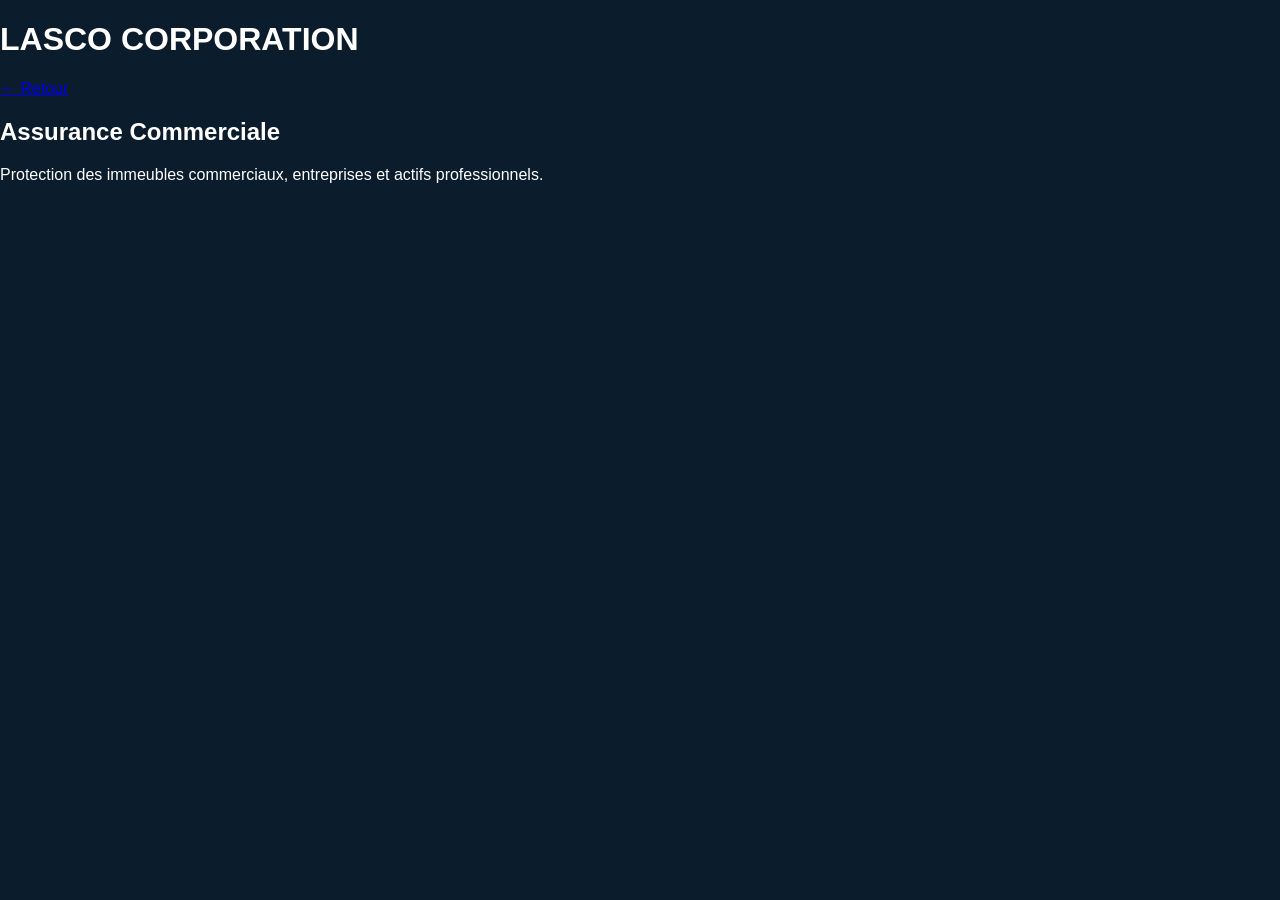
==== commercial.html @ 894a3225 "Add files via upload" ====
<!DOCTYPE html>
<html lang="fr">
<head>
<meta charset="UTF-8">
<meta name="viewport" content="width=device-width, initial-scale=1.0">
<title>Assurance Commerciale - Lasco Corporation</title>
<link rel="stylesheet" href="style.css">
</head>
<body>

<header>
<h1 class="logo">LASCO CORPORATION</h1>
<a href="index.html">← Retour</a>
</header>

<section class="service-page">
<h2>Assurance Commerciale</h2>
<p>Protection des immeubles commerciaux, entreprises et actifs professionnels.</p>
</section>

</body>
</html>
---- style.css ----
body {
    margin: 0;
    font-family: Arial, sans-serif;
    background: #0b1c2c;
    color: white;
}

/* NAVBAR */
.navbar {
    display: flex;
    justify-content: space-between;
    padding: 20px;
}

.nav-links {
    display: flex;
    list-style: none;
}

.nav-links li {
    margin: 10px;
}

.nav-links a {
    color: white;
    text-decoration: none;
}

/* HERO */
.hero {
    height: 90vh;
    background: url('https://images.unsplash.com/photo-1494526585095-c41746248156') center/cover;
    position: relative;
}

.overlay {
    background: rgba(0,0,0,0.6);
    height: 100%;
    display: flex;
    align-items: center;
    justify-content: center;
    text-align: center;
}

.hero-content h2 {
    font-size: 42px;
}

/* BUTTONS */
.hero-buttons {
    margin-top: 20px;
}

.btn {
    background: gold;
    padding: 10px 20px;
    margin: 10px;
    color: black;
    text-decoration: none;
}

.btn-outline {
    border: 1px solid white;
    padding: 10px 20px;
    margin: 10px;
    color: white;
    text-decoration: none;
}

/* HIGHLIGHTS */
.highlights {
    display: flex;
    justify-content: center;
    gap: 30px;
    padding: 20px;
    background: #132f4c;
}

/* SECTIONS */
.services, .about, .why, .contact {
    padding: 40px;
    text-align: center;
}

/* SERVICES */
.cards {
    display: flex;
    gap: 20px;
    justify-content: center;
}

.card {
    background: #132f4c;
    padding: 20px;
    border-radius: 10px;
    width: 250px;
    text-decoration: none;
    color: white;
    transition: 0.3s;
}

.card img {
    width: 100%;
    border-radius: 10px;
}

.card:hover {
    transform: translateY(-10px);
}

/* VALUES */
.values {
    display: flex;
    gap: 20px;
    justify-content: center;
    margin-top: 20px;
}

.value-card img {
    width: 100%;
    border-radius: 10px;
}

/* WHY */
.why-grid {
    display: grid;
    grid-template-columns: repeat(2, 1fr);
    gap: 20px;
}

.why-card img {
    width: 100%;
    border-radius: 10px;
}

/* ANIMATIONS */
.fade-in {
    opacity: 0;
    transform: translateY(20px);
    animation: fadeIn 1s forwards;
}

.delay {
    animation-delay: 0.5s;
}

.delay2 {
    animation-delay: 1s;
}

@keyframes fadeIn {
    to {
        opacity: 1;
        transform: translateY(0);
    }
}

/* MOBILE */
@media(max-width: 768px) {

    .cards {
        flex-direction: column;
        align-items: center;
    }

    .values {
        flex-direction: column;
    }

    .highlights {
        flex-direction: column;
        align-items: center;
    }

    .why-grid {
        grid-template-columns: 1fr;
    }
}
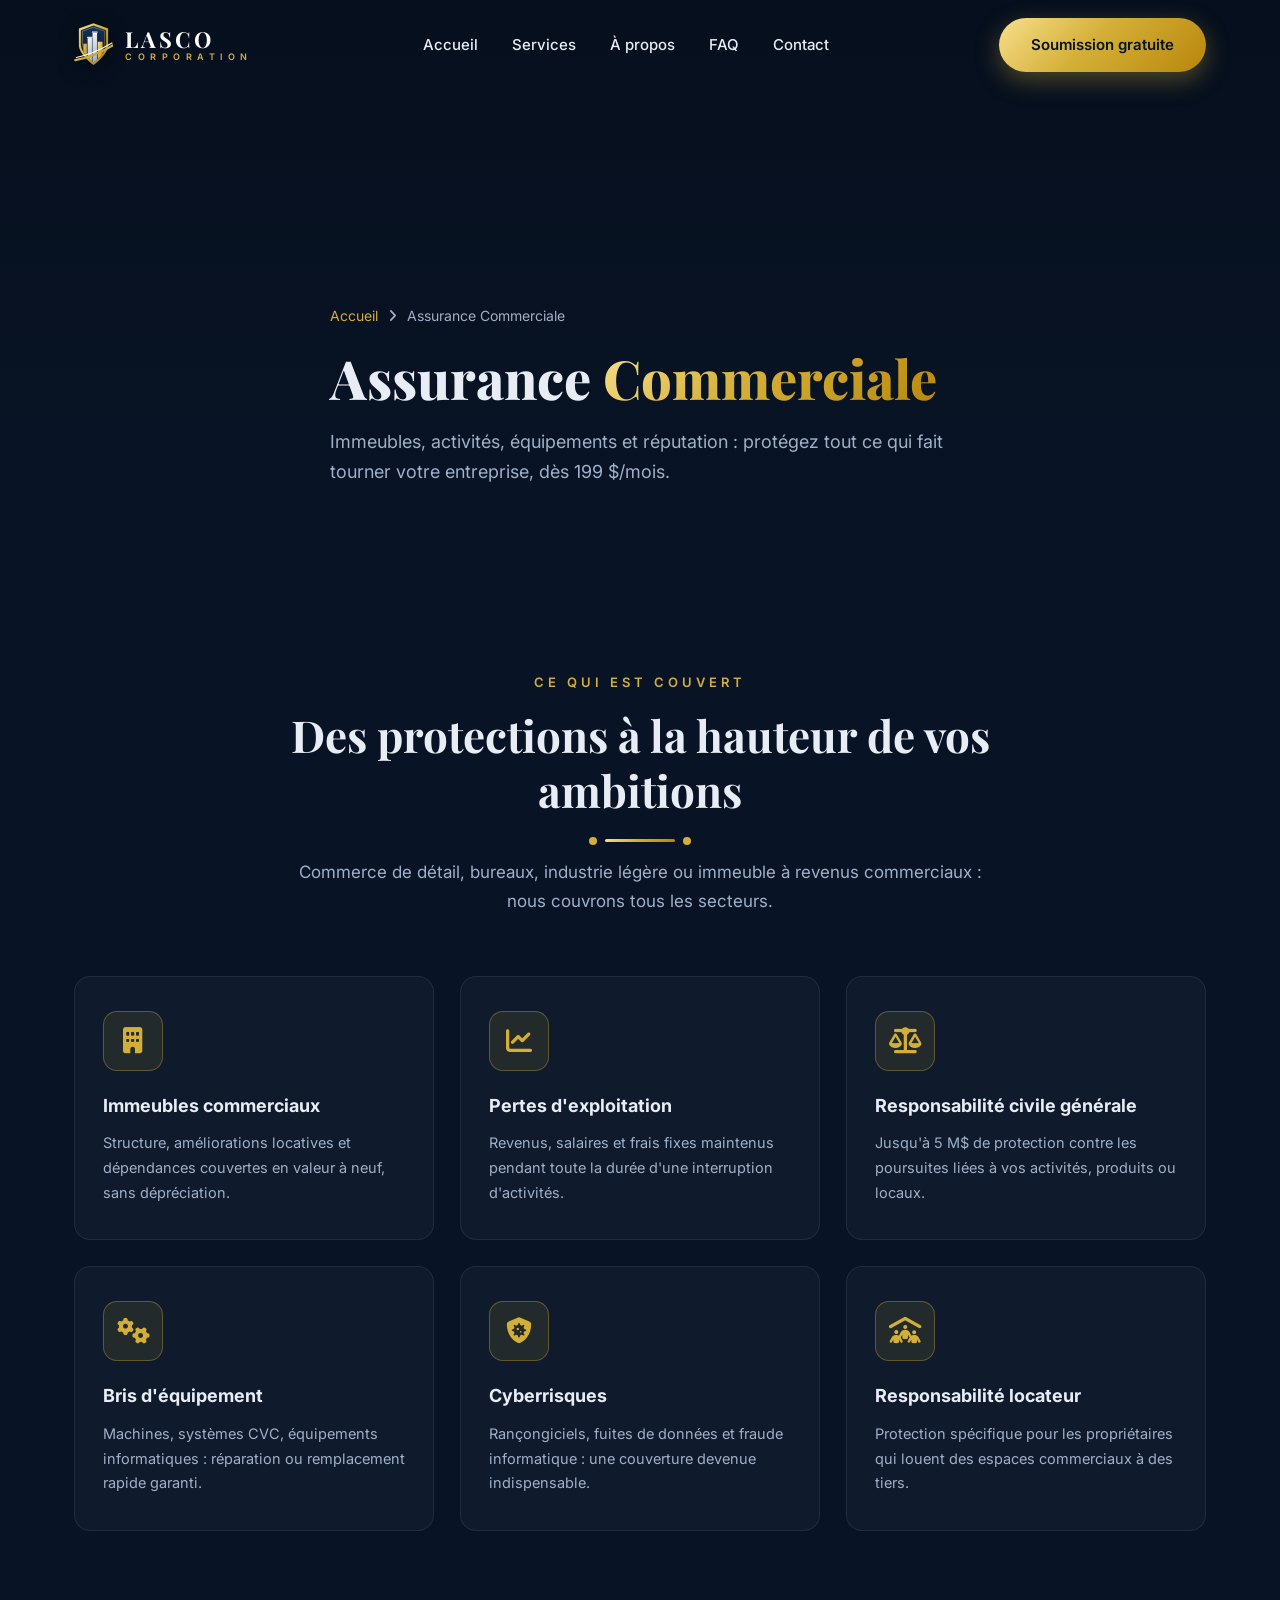
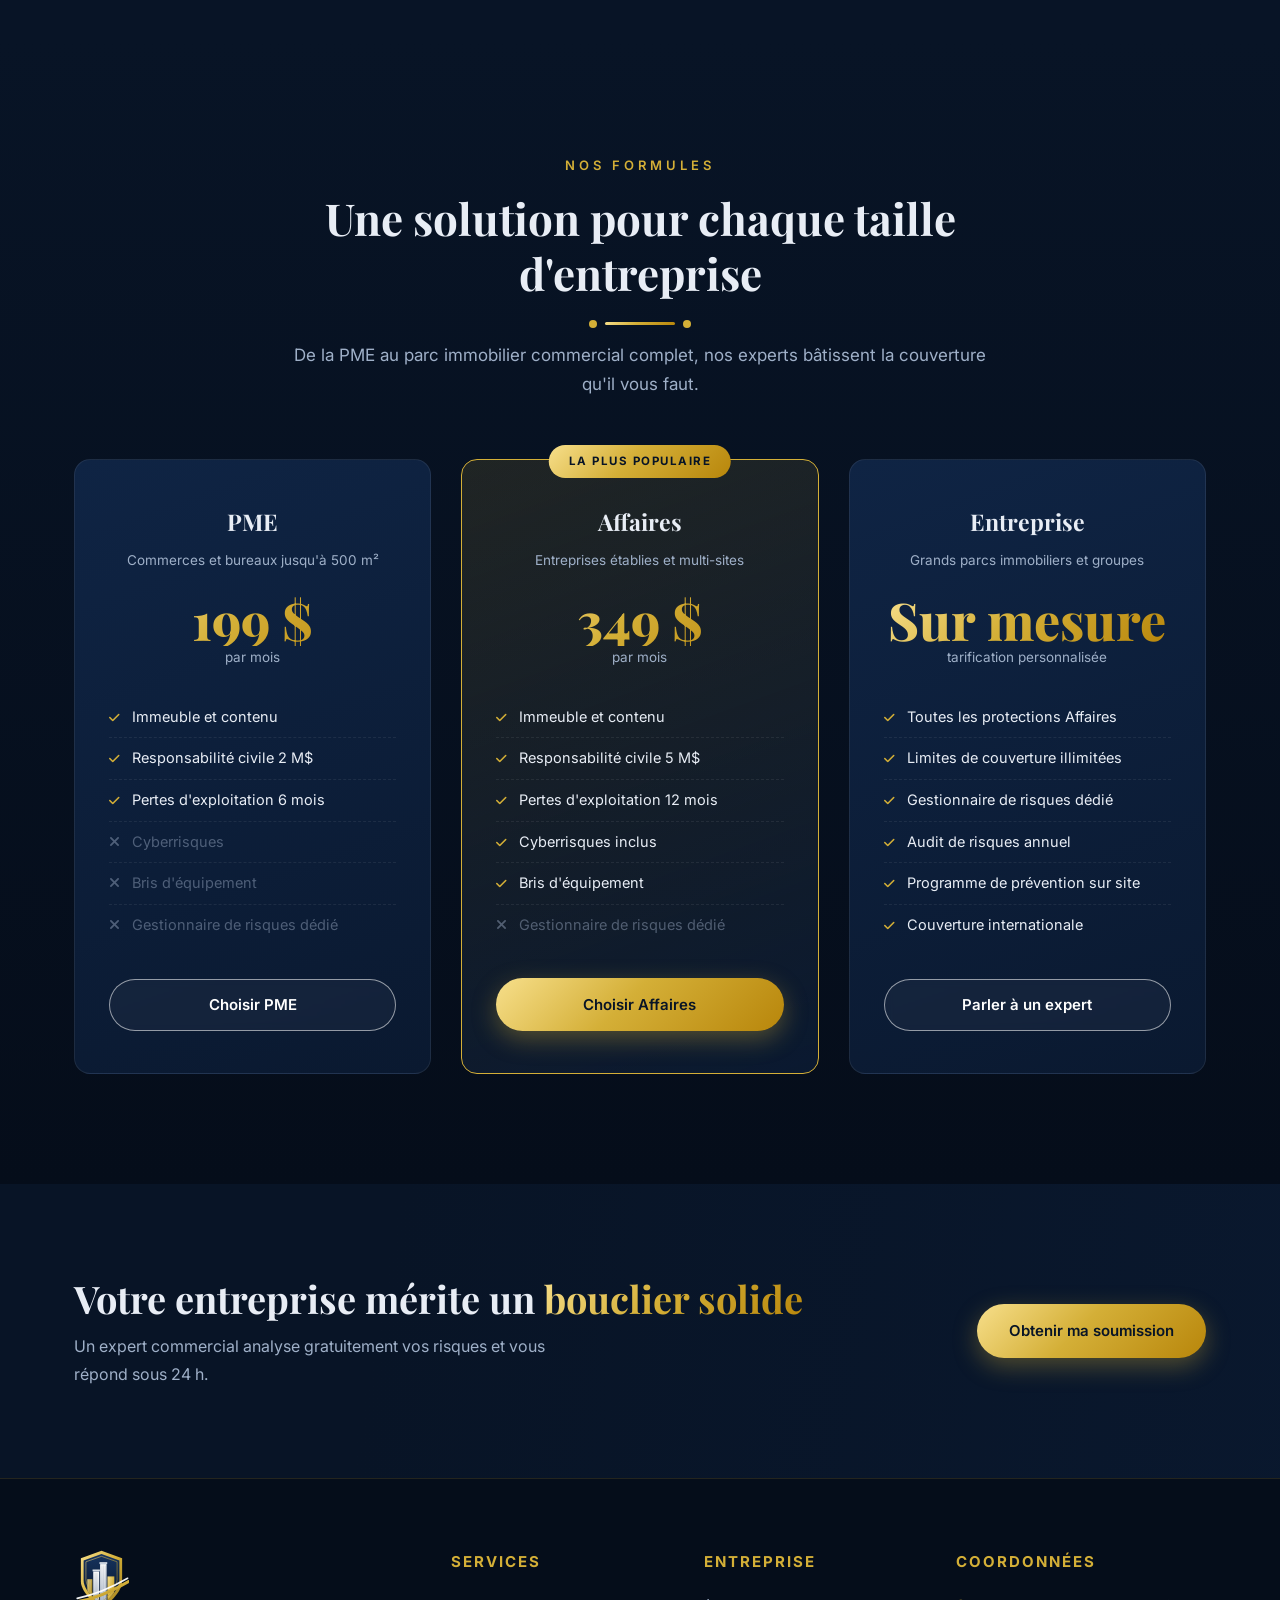
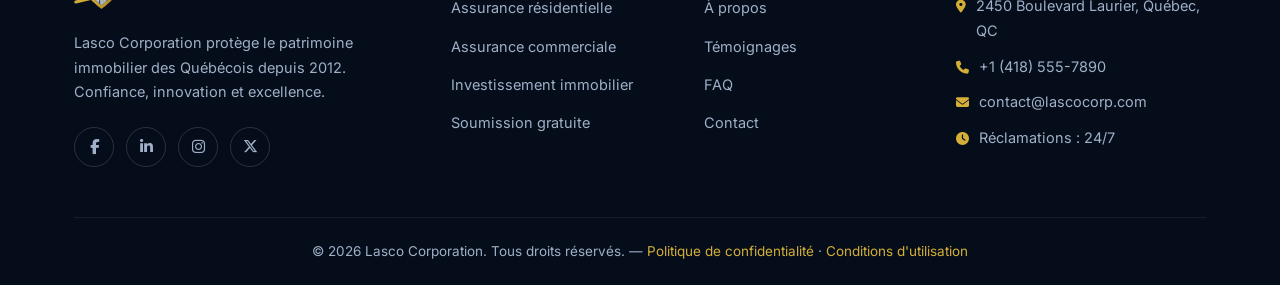
==== commit 1bd8ad45: "Add files via upload" ====
--- a/commercial.html
+++ b/commercial.html
@@ -3,20 +3,215 @@
 <head>
 <meta charset="UTF-8">
 <meta name="viewport" content="width=device-width, initial-scale=1.0">
-<title>Assurance Commerciale - Lasco Corporation</title>
+<title>Assurance Commerciale — Lasco Corporation</title>
+<meta name="description" content="Assurance commerciale Lasco : immeubles, pertes d'exploitation, responsabilité civile, cyberrisques. Des protections robustes pour votre entreprise dès 199 $/mois.">
+<link rel="icon" type="image/svg+xml" href="logo.svg">
+<link rel="preconnect" href="https://fonts.googleapis.com">
+<link rel="preconnect" href="https://fonts.gstatic.com" crossorigin>
+<link href="https://fonts.googleapis.com/css2?family=Playfair+Display:wght@600;700;800&family=Inter:wght@300;400;500;600;700&display=swap" rel="stylesheet">
+<link rel="stylesheet" href="https://cdnjs.cloudflare.com/ajax/libs/font-awesome/6.5.1/css/all.min.css">
 <link rel="stylesheet" href="style.css">
 </head>
 <body>
 
-<header>
-<h1 class="logo">LASCO CORPORATION</h1>
-<a href="index.html">← Retour</a>
+<!-- NAVBAR -->
+<header id="header">
+<nav class="navbar container">
+<a href="index.html" class="brand">
+<img src="logo.svg" alt="Logo Lasco Corporation" class="brand-logo">
+<span class="brand-text">LASCO<small>CORPORATION</small></span>
+</a>
+<ul class="nav-links" id="navLinks">
+<li><a href="index.html">Accueil</a></li>
+<li><a href="index.html#services">Services</a></li>
+<li><a href="index.html#about">À propos</a></li>
+<li><a href="index.html#faq">FAQ</a></li>
+<li><a href="index.html#contact">Contact</a></li>
+</ul>
+<a href="index.html#contact" class="btn btn-gold nav-cta">Soumission gratuite</a>
+<button class="hamburger" id="hamburger" aria-label="Ouvrir le menu">
+<span></span><span></span><span></span>
+</button>
+</nav>
 </header>
 
-<section class="service-page">
-<h2>Assurance Commerciale</h2>
-<p>Protection des immeubles commerciaux, entreprises et actifs professionnels.</p>
-</section>
-
+<!-- HERO DE PAGE -->
+<section class="page-hero" style="background: url('https://images.unsplash.com/photo-1486406146926-c627a92ad1ab?auto=format&fit=crop&w=1920&q=80') center/cover;">
+<div class="overlay"></div>
+<div class="container page-hero-content">
+<div class="breadcrumb fade-in"><a href="index.html">Accueil</a> <i class="fa-solid fa-angle-right"></i> Assurance Commerciale</div>
+<h1 class="fade-in delay">Assurance <span class="gold-text">Commerciale</span></h1>
+<p class="fade-in delay2">Immeubles, activités, équipements et réputation : protégez tout ce qui fait tourner votre entreprise, dès 199 $/mois.</p>
+</div>
+</section>
+
+<!-- COUVERTURES -->
+<section class="section">
+<div class="container">
+<div class="section-head reveal">
+<span class="kicker">Ce qui est couvert</span>
+<h2>Des protections à la hauteur de vos ambitions</h2>
+<div class="divider"></div>
+<p>Commerce de détail, bureaux, industrie légère ou immeuble à revenus commerciaux : nous couvrons tous les secteurs.</p>
+</div>
+<div class="coverage-grid">
+<div class="cov-card reveal">
+<i class="fa-solid fa-building"></i>
+<h3>Immeubles commerciaux</h3>
+<p>Structure, améliorations locatives et dépendances couvertes en valeur à neuf, sans dépréciation.</p>
+</div>
+<div class="cov-card reveal">
+<i class="fa-solid fa-chart-line"></i>
+<h3>Pertes d'exploitation</h3>
+<p>Revenus, salaires et frais fixes maintenus pendant toute la durée d'une interruption d'activités.</p>
+</div>
+<div class="cov-card reveal">
+<i class="fa-solid fa-scale-balanced"></i>
+<h3>Responsabilité civile générale</h3>
+<p>Jusqu'à 5 M$ de protection contre les poursuites liées à vos activités, produits ou locaux.</p>
+</div>
+<div class="cov-card reveal">
+<i class="fa-solid fa-gears"></i>
+<h3>Bris d'équipement</h3>
+<p>Machines, systèmes CVC, équipements informatiques : réparation ou remplacement rapide garanti.</p>
+</div>
+<div class="cov-card reveal">
+<i class="fa-solid fa-shield-virus"></i>
+<h3>Cyberrisques</h3>
+<p>Rançongiciels, fuites de données et fraude informatique : une couverture devenue indispensable.</p>
+</div>
+<div class="cov-card reveal">
+<i class="fa-solid fa-people-roof"></i>
+<h3>Responsabilité locateur</h3>
+<p>Protection spécifique pour les propriétaires qui louent des espaces commerciaux à des tiers.</p>
+</div>
+</div>
+</div>
+</section>
+
+<!-- TARIFS -->
+<section class="pricing section">
+<div class="container">
+<div class="section-head reveal">
+<span class="kicker">Nos formules</span>
+<h2>Une solution pour chaque taille d'entreprise</h2>
+<div class="divider"></div>
+<p>De la PME au parc immobilier commercial complet, nos experts bâtissent la couverture qu'il vous faut.</p>
+</div>
+<div class="price-grid">
+
+<div class="price-card reveal">
+<h3>PME</h3>
+<p class="price-desc">Commerces et bureaux jusqu'à 500 m²</p>
+<div class="price">199 $</div>
+<div class="price-period">par mois</div>
+<ul class="check-list">
+<li><i class="fa-solid fa-check"></i> Immeuble et contenu</li>
+<li><i class="fa-solid fa-check"></i> Responsabilité civile 2 M$</li>
+<li><i class="fa-solid fa-check"></i> Pertes d'exploitation 6 mois</li>
+<li class="off"><i class="fa-solid fa-xmark"></i> Cyberrisques</li>
+<li class="off"><i class="fa-solid fa-xmark"></i> Bris d'équipement</li>
+<li class="off"><i class="fa-solid fa-xmark"></i> Gestionnaire de risques dédié</li>
+</ul>
+<a href="index.html#contact" class="btn btn-outline">Choisir PME</a>
+</div>
+
+<div class="price-card featured reveal">
+<span class="badge-pop">La plus populaire</span>
+<h3>Affaires</h3>
+<p class="price-desc">Entreprises établies et multi-sites</p>
+<div class="price">349 $</div>
+<div class="price-period">par mois</div>
+<ul class="check-list">
+<li><i class="fa-solid fa-check"></i> Immeuble et contenu</li>
+<li><i class="fa-solid fa-check"></i> Responsabilité civile 5 M$</li>
+<li><i class="fa-solid fa-check"></i> Pertes d'exploitation 12 mois</li>
+<li><i class="fa-solid fa-check"></i> Cyberrisques inclus</li>
+<li><i class="fa-solid fa-check"></i> Bris d'équipement</li>
+<li class="off"><i class="fa-solid fa-xmark"></i> Gestionnaire de risques dédié</li>
+</ul>
+<a href="index.html#contact" class="btn btn-gold">Choisir Affaires</a>
+</div>
+
+<div class="price-card reveal">
+<h3>Entreprise</h3>
+<p class="price-desc">Grands parcs immobiliers et groupes</p>
+<div class="price">Sur mesure</div>
+<div class="price-period">tarification personnalisée</div>
+<ul class="check-list">
+<li><i class="fa-solid fa-check"></i> Toutes les protections Affaires</li>
+<li><i class="fa-solid fa-check"></i> Limites de couverture illimitées</li>
+<li><i class="fa-solid fa-check"></i> Gestionnaire de risques dédié</li>
+<li><i class="fa-solid fa-check"></i> Audit de risques annuel</li>
+<li><i class="fa-solid fa-check"></i> Programme de prévention sur site</li>
+<li><i class="fa-solid fa-check"></i> Couverture internationale</li>
+</ul>
+<a href="index.html#contact" class="btn btn-outline">Parler à un expert</a>
+</div>
+
+</div>
+</div>
+</section>
+
+<!-- CTA -->
+<section class="cta-band">
+<div class="container cta-inner reveal">
+<div>
+<h2>Votre entreprise mérite un <span class="gold-text">bouclier solide</span></h2>
+<p>Un expert commercial analyse gratuitement vos risques et vous répond sous 24 h.</p>
+</div>
+<a href="index.html#contact" class="btn btn-gold">Obtenir ma soumission</a>
+</div>
+</section>
+
+<!-- FOOTER -->
+<footer class="footer">
+<div class="container">
+<div class="footer-grid">
+<div class="footer-brand">
+<img src="logo.svg" alt="Logo Lasco Corporation">
+<p>Lasco Corporation protège le patrimoine immobilier des Québécois depuis 2012. Confiance, innovation et excellence.</p>
+<div class="socials">
+<a href="#" aria-label="Facebook"><i class="fa-brands fa-facebook-f"></i></a>
+<a href="#" aria-label="LinkedIn"><i class="fa-brands fa-linkedin-in"></i></a>
+<a href="#" aria-label="Instagram"><i class="fa-brands fa-instagram"></i></a>
+<a href="#" aria-label="X"><i class="fa-brands fa-x-twitter"></i></a>
+</div>
+</div>
+<div class="footer-col">
+<h4>Services</h4>
+<ul>
+<li><a href="residentiel.html">Assurance résidentielle</a></li>
+<li><a href="commercial.html">Assurance commerciale</a></li>
+<li><a href="investissement.html">Investissement immobilier</a></li>
+<li><a href="index.html#contact">Soumission gratuite</a></li>
+</ul>
+</div>
+<div class="footer-col">
+<h4>Entreprise</h4>
+<ul>
+<li><a href="index.html#about">À propos</a></li>
+<li><a href="index.html#temoignages">Témoignages</a></li>
+<li><a href="index.html#faq">FAQ</a></li>
+<li><a href="index.html#contact">Contact</a></li>
+</ul>
+</div>
+<div class="footer-col">
+<h4>Coordonnées</h4>
+<p><i class="fa-solid fa-location-dot"></i> 2450 Boulevard Laurier, Québec, QC</p>
+<p><i class="fa-solid fa-phone"></i> +1 (418) 555-7890</p>
+<p><i class="fa-solid fa-envelope"></i> contact@lascocorp.com</p>
+<p><i class="fa-solid fa-clock"></i> Réclamations : 24/7</p>
+</div>
+</div>
+<div class="footer-bottom">
+© <span id="year">2026</span> Lasco Corporation. Tous droits réservés. — <a href="#">Politique de confidentialité</a> · <a href="#">Conditions d'utilisation</a>
+</div>
+</div>
+</footer>
+
+<button id="backTop" aria-label="Retour en haut"><i class="fa-solid fa-chevron-up"></i></button>
+
+<script src="script.js"></script>
 </body>
 </html>
--- a/style.css
+++ b/style.css
@@ -1,178 +1,842 @@
+/* ============================================================
+   LASCO CORPORATION — Feuille de style principale
+   Palette : bleu marine profond + or prestige
+   ============================================================ */
+
+:root {
+    --navy-950: #050d1a;
+    --navy-900: #081426;
+    --navy-800: #0a1930;
+    --navy-700: #0f2444;
+    --navy-600: #16335f;
+    --gold: #d4af37;
+    --gold-light: #f5d76e;
+    --gold-dark: #9c7a1c;
+    --text: #e8edf5;
+    --muted: #9fb0c8;
+    --radius: 16px;
+    --shadow: 0 20px 60px rgba(0, 0, 0, .45);
+    --grad-gold: linear-gradient(135deg, #f7df8b 0%, #d4af37 45%, #b8860b 100%);
+    --font-head: 'Playfair Display', Georgia, serif;
+    --font-body: 'Inter', system-ui, -apple-system, sans-serif;
+}
+
+* { margin: 0; padding: 0; box-sizing: border-box; }
+
+html {
+    scroll-behavior: smooth;
+    scroll-padding-top: 90px;
+}
+
 body {
-    margin: 0;
-    font-family: Arial, sans-serif;
-    background: #0b1c2c;
-    color: white;
-}
-
-/* NAVBAR */
-.navbar {
-    display: flex;
-    justify-content: space-between;
-    padding: 20px;
-}
-
-.nav-links {
-    display: flex;
-    list-style: none;
-}
-
-.nav-links li {
-    margin: 10px;
-}
-
+    font-family: var(--font-body);
+    background: var(--navy-900);
+    color: var(--text);
+    line-height: 1.7;
+    overflow-x: hidden;
+}
+
+::selection { background: var(--gold); color: var(--navy-900); }
+
+::-webkit-scrollbar { width: 10px; }
+::-webkit-scrollbar-track { background: var(--navy-950); }
+::-webkit-scrollbar-thumb { background: linear-gradient(var(--gold-dark), var(--gold)); border-radius: 5px; }
+
+img { max-width: 100%; display: block; }
+a { color: inherit; }
+ul { list-style: none; }
+
+.container { max-width: 1180px; margin: 0 auto; padding: 0 24px; }
+.section { padding: 110px 0; position: relative; }
+
+/* ---------- Titres de section ---------- */
+.section-head { text-align: center; max-width: 720px; margin: 0 auto 60px; }
+
+.kicker {
+    display: inline-block;
+    font-size: 13px;
+    font-weight: 600;
+    letter-spacing: 4px;
+    text-transform: uppercase;
+    color: var(--gold);
+    margin-bottom: 14px;
+}
+
+.section-head h2 {
+    font-family: var(--font-head);
+    font-size: clamp(30px, 4.5vw, 44px);
+    font-weight: 700;
+    line-height: 1.25;
+}
+
+.section-head p { color: var(--muted); margin-top: 16px; font-size: 17px; }
+
+.divider {
+    width: 70px; height: 3px;
+    background: var(--grad-gold);
+    margin: 22px auto 0;
+    border-radius: 2px;
+    position: relative;
+}
+.divider::before, .divider::after {
+    content: ''; position: absolute; top: -2.5px;
+    width: 8px; height: 8px; border-radius: 50%;
+    background: var(--gold);
+}
+.divider::before { left: -16px; }
+.divider::after { right: -16px; }
+
+.gold-text {
+    background: var(--grad-gold);
+    -webkit-background-clip: text;
+    background-clip: text;
+    -webkit-text-fill-color: transparent;
+}
+
+/* ============================================================
+   PRELOADER
+   ============================================================ */
+#preloader {
+    position: fixed; inset: 0; z-index: 9999;
+    background: var(--navy-950);
+    display: flex; flex-direction: column; align-items: center; justify-content: center;
+    gap: 18px;
+    transition: opacity .6s ease, visibility .6s;
+}
+#preloader.hidden { opacity: 0; visibility: hidden; }
+#preloader img { width: 90px; animation: pulse 1.4s ease-in-out infinite; }
+#preloader span {
+    font-size: 12px; letter-spacing: 6px; text-transform: uppercase; color: var(--gold);
+}
+@keyframes pulse {
+    0%, 100% { transform: scale(1); filter: drop-shadow(0 0 0 rgba(212,175,55,0)); }
+    50% { transform: scale(1.08); filter: drop-shadow(0 0 24px rgba(212,175,55,.55)); }
+}
+
+/* ============================================================
+   NAVBAR
+   ============================================================ */
+#header {
+    position: fixed; top: 0; left: 0; right: 0; z-index: 1000;
+    transition: background .4s ease, box-shadow .4s ease, padding .4s ease;
+    padding: 18px 0;
+}
+#header.scrolled {
+    background: rgba(8, 20, 38, .85);
+    backdrop-filter: blur(14px);
+    -webkit-backdrop-filter: blur(14px);
+    box-shadow: 0 10px 30px rgba(0, 0, 0, .35);
+    padding: 10px 0;
+    border-bottom: 1px solid rgba(212, 175, 55, .18);
+}
+
+.navbar { display: flex; align-items: center; justify-content: space-between; gap: 20px; }
+
+.brand { display: flex; align-items: center; gap: 12px; text-decoration: none; }
+.brand-logo { height: 46px; width: auto; filter: drop-shadow(0 4px 10px rgba(0,0,0,.4)); }
+.brand-text {
+    font-family: var(--font-head);
+    font-size: 22px; font-weight: 700; letter-spacing: 3px;
+    color: #fff; line-height: 1.05;
+    display: flex; flex-direction: column;
+}
+.brand-text small {
+    font-family: var(--font-body);
+    font-size: 9px; font-weight: 600; letter-spacing: 5.5px;
+    color: var(--gold);
+}
+
+.nav-links { display: flex; align-items: center; gap: 34px; }
 .nav-links a {
-    color: white;
-    text-decoration: none;
-}
-
-/* HERO */
+    text-decoration: none; font-size: 15px; font-weight: 500;
+    color: var(--text); position: relative; padding: 6px 0;
+    transition: color .3s;
+}
+.nav-links a::after {
+    content: ''; position: absolute; left: 0; bottom: 0;
+    width: 0; height: 2px; background: var(--grad-gold);
+    transition: width .35s ease;
+}
+.nav-links a:hover, .nav-links a.active { color: var(--gold-light); }
+.nav-links a:hover::after, .nav-links a.active::after { width: 100%; }
+
+.nav-cta { white-space: nowrap; }
+
+.hamburger {
+    display: none; flex-direction: column; gap: 5px;
+    background: none; border: none; cursor: pointer; padding: 6px; z-index: 1100;
+}
+.hamburger span {
+    width: 26px; height: 2.5px; background: var(--gold);
+    border-radius: 2px; transition: .35s ease;
+}
+.hamburger.open span:nth-child(1) { transform: translateY(7.5px) rotate(45deg); }
+.hamburger.open span:nth-child(2) { opacity: 0; }
+.hamburger.open span:nth-child(3) { transform: translateY(-7.5px) rotate(-45deg); }
+
+/* ============================================================
+   BOUTONS
+   ============================================================ */
+.btn {
+    display: inline-block; position: relative; overflow: hidden;
+    padding: 14px 32px; border-radius: 50px;
+    font-family: var(--font-body); font-size: 15px; font-weight: 600;
+    text-decoration: none; cursor: pointer; border: none;
+    transition: transform .3s ease, box-shadow .3s ease;
+}
+.btn-gold {
+    background: var(--grad-gold); color: var(--navy-900);
+    box-shadow: 0 8px 25px rgba(212, 175, 55, .35);
+}
+.btn-gold:hover { transform: translateY(-3px); box-shadow: 0 14px 35px rgba(212, 175, 55, .5); }
+.btn-outline {
+    border: 1.5px solid rgba(255, 255, 255, .55); color: #fff;
+    background: rgba(255, 255, 255, .04);
+    backdrop-filter: blur(4px);
+    padding: 12.5px 32px;
+}
+.btn-outline:hover {
+    border-color: var(--gold); color: var(--gold-light);
+    transform: translateY(-3px);
+    box-shadow: 0 10px 30px rgba(0, 0, 0, .35);
+}
+/* Effet de brillance au survol */
+.btn-gold::before {
+    content: ''; position: absolute; top: 0; left: -80%;
+    width: 50%; height: 100%;
+    background: linear-gradient(105deg, transparent, rgba(255,255,255,.55), transparent);
+    transform: skewX(-20deg);
+    transition: left .6s ease;
+}
+.btn-gold:hover::before { left: 130%; }
+
+/* ============================================================
+   HERO
+   ============================================================ */
 .hero {
-    height: 90vh;
-    background: url('https://images.unsplash.com/photo-1494526585095-c41746248156') center/cover;
+    min-height: 100vh;
+    display: flex; align-items: center; justify-content: center;
     position: relative;
-}
-
-.overlay {
-    background: rgba(0,0,0,0.6);
-    height: 100%;
-    display: flex;
-    align-items: center;
-    justify-content: center;
-    text-align: center;
-}
-
-.hero-content h2 {
-    font-size: 42px;
-}
-
-/* BUTTONS */
-.hero-buttons {
-    margin-top: 20px;
-}
-
-.btn {
-    background: gold;
-    padding: 10px 20px;
-    margin: 10px;
-    color: black;
-    text-decoration: none;
-}
-
-.btn-outline {
-    border: 1px solid white;
-    padding: 10px 20px;
-    margin: 10px;
-    color: white;
-    text-decoration: none;
-}
-
-/* HIGHLIGHTS */
-.highlights {
-    display: flex;
-    justify-content: center;
-    gap: 30px;
-    padding: 20px;
-    background: #132f4c;
-}
-
-/* SECTIONS */
-.services, .about, .why, .contact {
-    padding: 40px;
-    text-align: center;
-}
-
-/* SERVICES */
-.cards {
-    display: flex;
-    gap: 20px;
-    justify-content: center;
-}
+    background: url('https://images.unsplash.com/photo-1494526585095-c41746248156?auto=format&fit=crop&w=1920&q=80') center/cover fixed;
+}
+.hero .overlay {
+    position: absolute; inset: 0;
+    background: linear-gradient(180deg, rgba(5,13,26,.82) 0%, rgba(8,20,38,.72) 50%, var(--navy-900) 100%);
+}
+#particles { position: absolute; inset: 0; pointer-events: none; }
+
+.hero-content {
+    position: relative; z-index: 2;
+    text-align: center; max-width: 860px; padding: 140px 24px 100px;
+}
+
+.hero-badge {
+    display: inline-flex; align-items: center; gap: 10px;
+    padding: 9px 22px; border-radius: 50px;
+    border: 1px solid rgba(212, 175, 55, .4);
+    background: rgba(212, 175, 55, .08);
+    backdrop-filter: blur(6px);
+    font-size: 13.5px; font-weight: 500; letter-spacing: 1px;
+    color: var(--gold-light);
+    margin-bottom: 30px;
+}
+.hero-badge i { font-size: 12px; }
+
+.hero h1 {
+    font-family: var(--font-head);
+    font-size: clamp(38px, 6vw, 64px);
+    font-weight: 800; line-height: 1.18;
+    margin-bottom: 26px;
+}
+
+.hero-sub {
+    font-size: clamp(16px, 2vw, 19px);
+    color: var(--muted); font-weight: 300;
+    max-width: 640px; margin: 0 auto 40px;
+}
+
+.hero-buttons { display: flex; gap: 18px; justify-content: center; flex-wrap: wrap; }
+
+.hero-scroll {
+    position: absolute; bottom: 34px; left: 50%; transform: translateX(-50%);
+    z-index: 2; color: var(--muted); font-size: 12px; letter-spacing: 3px;
+    text-transform: uppercase; text-decoration: none;
+    display: flex; flex-direction: column; align-items: center; gap: 10px;
+    transition: color .3s;
+}
+.hero-scroll:hover { color: var(--gold); }
+.hero-scroll .mouse {
+    width: 24px; height: 38px; border: 2px solid currentColor; border-radius: 14px;
+    position: relative;
+}
+.hero-scroll .mouse::after {
+    content: ''; position: absolute; left: 50%; top: 7px;
+    width: 4px; height: 8px; border-radius: 2px;
+    background: var(--gold); transform: translateX(-50%);
+    animation: wheel 1.6s ease-in-out infinite;
+}
+@keyframes wheel {
+    0% { opacity: 1; transform: translate(-50%, 0); }
+    100% { opacity: 0; transform: translate(-50%, 14px); }
+}
+
+/* ============================================================
+   STATISTIQUES
+   ============================================================ */
+.stats { margin-top: -80px; position: relative; z-index: 5; padding-bottom: 0; }
+.stats-card {
+    display: grid; grid-template-columns: repeat(4, 1fr);
+    background: linear-gradient(160deg, rgba(22, 51, 95, .55), rgba(10, 25, 48, .9));
+    border: 1px solid rgba(212, 175, 55, .22);
+    backdrop-filter: blur(16px);
+    border-radius: var(--radius);
+    box-shadow: var(--shadow);
+    overflow: hidden;
+}
+.stat {
+    text-align: center; padding: 42px 20px;
+    border-right: 1px solid rgba(255, 255, 255, .07);
+}
+.stat:last-child { border-right: none; }
+.stat-num {
+    font-family: var(--font-head);
+    font-size: clamp(30px, 3.6vw, 44px); font-weight: 800;
+    background: var(--grad-gold);
+    -webkit-background-clip: text; background-clip: text;
+    -webkit-text-fill-color: transparent;
+}
+.stat-label { font-size: 14px; color: var(--muted); margin-top: 6px; letter-spacing: .5px; }
+
+/* ============================================================
+   SERVICES
+   ============================================================ */
+.cards { display: grid; grid-template-columns: repeat(3, 1fr); gap: 30px; }
 
 .card {
-    background: #132f4c;
-    padding: 20px;
-    border-radius: 10px;
-    width: 250px;
-    text-decoration: none;
-    color: white;
-    transition: 0.3s;
-}
-
-.card img {
-    width: 100%;
-    border-radius: 10px;
-}
-
+    background: linear-gradient(160deg, var(--navy-700), var(--navy-800));
+    border: 1px solid rgba(255, 255, 255, .06);
+    border-radius: var(--radius); overflow: hidden;
+    text-decoration: none; color: var(--text);
+    transition: transform .45s cubic-bezier(.2, .7, .3, 1), box-shadow .45s, border-color .45s;
+    display: flex; flex-direction: column;
+}
 .card:hover {
+    transform: translateY(-12px);
+    border-color: rgba(212, 175, 55, .5);
+    box-shadow: 0 25px 60px rgba(0, 0, 0, .5), 0 0 40px rgba(212, 175, 55, .12);
+}
+
+.card-img { height: 210px; overflow: hidden; position: relative; }
+.card-img img { width: 100%; height: 100%; object-fit: cover; transition: transform .8s ease; }
+.card:hover .card-img img { transform: scale(1.1); }
+.card-img::after {
+    content: ''; position: absolute; inset: 0;
+    background: linear-gradient(180deg, transparent 40%, rgba(10, 25, 48, .85));
+}
+.card-tag {
+    position: absolute; top: 16px; left: 16px; z-index: 2;
+    background: var(--grad-gold); color: var(--navy-900);
+    font-size: 11px; font-weight: 700; letter-spacing: 1.5px; text-transform: uppercase;
+    padding: 6px 14px; border-radius: 30px;
+}
+
+.card-body { padding: 28px 28px 30px; flex: 1; display: flex; flex-direction: column; }
+.card-body h3 {
+    font-family: var(--font-head); font-size: 23px; font-weight: 700; margin-bottom: 12px;
+}
+.card-body p { color: var(--muted); font-size: 15px; margin-bottom: 18px; }
+
+.card-list { margin-bottom: 22px; }
+.card-list li {
+    font-size: 14px; color: var(--text); padding: 5px 0;
+    display: flex; align-items: center; gap: 10px;
+}
+.card-list i { color: var(--gold); font-size: 12px; }
+
+.card-link {
+    margin-top: auto; font-weight: 600; font-size: 15px; color: var(--gold);
+    display: flex; align-items: center; gap: 8px;
+    transition: gap .3s ease;
+}
+.card:hover .card-link { gap: 14px; }
+
+/* ============================================================
+   PROCESSUS
+   ============================================================ */
+.process { background: linear-gradient(180deg, var(--navy-900), var(--navy-950)); }
+.steps { display: grid; grid-template-columns: repeat(4, 1fr); gap: 26px; }
+.step {
+    text-align: center; padding: 40px 22px;
+    background: rgba(255, 255, 255, .025);
+    border: 1px solid rgba(255, 255, 255, .06);
+    border-radius: var(--radius);
+    position: relative;
+    transition: transform .4s, border-color .4s, background .4s;
+}
+.step:hover {
+    transform: translateY(-8px);
+    border-color: rgba(212, 175, 55, .4);
+    background: rgba(212, 175, 55, .05);
+}
+.step-num {
+    font-family: var(--font-head); font-size: 54px; font-weight: 800;
+    color: transparent;
+    -webkit-text-stroke: 1.5px rgba(212, 175, 55, .55);
+    line-height: 1; margin-bottom: 14px;
+}
+.step i { font-size: 30px; color: var(--gold); margin-bottom: 16px; display: block; }
+.step h3 { font-size: 18px; margin-bottom: 10px; }
+.step p { font-size: 14px; color: var(--muted); }
+
+/* ============================================================
+   À PROPOS
+   ============================================================ */
+.about-grid {
+    display: grid; grid-template-columns: 1.05fr 1fr; gap: 60px; align-items: center;
+    margin-bottom: 80px;
+}
+.about-img { position: relative; }
+.about-img img { border-radius: var(--radius); box-shadow: var(--shadow); }
+.about-img::before {
+    content: ''; position: absolute; inset: -18px auto auto -18px;
+    width: 45%; height: 45%;
+    border-top: 3px solid var(--gold); border-left: 3px solid var(--gold);
+    border-radius: 12px 0 0 0;
+}
+.about-img::after {
+    content: ''; position: absolute; inset: auto -18px -18px auto;
+    width: 45%; height: 45%;
+    border-bottom: 3px solid var(--gold); border-right: 3px solid var(--gold);
+    border-radius: 0 0 12px 0;
+}
+.about-exp {
+    position: absolute; bottom: 24px; left: -30px;
+    background: var(--grad-gold); color: var(--navy-900);
+    border-radius: 14px; padding: 20px 26px; text-align: center;
+    box-shadow: 0 16px 40px rgba(0, 0, 0, .45);
+}
+.about-exp strong { font-family: var(--font-head); font-size: 34px; display: block; line-height: 1.1; }
+.about-exp span { font-size: 12.5px; font-weight: 600; letter-spacing: 1px; }
+
+.about-text .kicker { margin-bottom: 10px; }
+.about-text h2 {
+    font-family: var(--font-head); font-size: clamp(28px, 3.6vw, 40px);
+    line-height: 1.25; margin-bottom: 22px;
+}
+.about-text p { color: var(--muted); margin-bottom: 16px; }
+
+.about-points { margin: 26px 0 34px; }
+.about-points li {
+    display: flex; gap: 14px; align-items: flex-start; padding: 9px 0; font-size: 15.5px;
+}
+.about-points i {
+    color: var(--navy-900); background: var(--grad-gold);
+    min-width: 26px; height: 26px; border-radius: 50%;
+    display: flex; align-items: center; justify-content: center;
+    font-size: 12px; margin-top: 3px;
+}
+
+.values { display: grid; grid-template-columns: repeat(3, 1fr); gap: 30px; }
+.value-card {
+    background: linear-gradient(160deg, var(--navy-700), var(--navy-800));
+    border: 1px solid rgba(255, 255, 255, .06);
+    border-radius: var(--radius); overflow: hidden;
+    transition: transform .4s, border-color .4s;
+}
+.value-card:hover { transform: translateY(-8px); border-color: rgba(212, 175, 55, .45); }
+.value-card img { height: 180px; width: 100%; object-fit: cover; }
+.value-body { padding: 26px; text-align: left; }
+.value-body h3 {
+    font-family: var(--font-head); font-size: 21px; margin-bottom: 10px;
+    display: flex; align-items: center; gap: 12px;
+}
+.value-body h3 i { color: var(--gold); font-size: 18px; }
+.value-body p { color: var(--muted); font-size: 14.5px; }
+
+/* ============================================================
+   POURQUOI NOUS
+   ============================================================ */
+.why { background: linear-gradient(180deg, var(--navy-950), var(--navy-900)); }
+.why-grid { display: grid; grid-template-columns: repeat(4, 1fr); gap: 26px; }
+.why-card {
+    text-align: center; padding: 44px 24px;
+    background: rgba(255, 255, 255, .025);
+    border: 1px solid rgba(255, 255, 255, .06);
+    border-radius: var(--radius);
+    transition: transform .4s, border-color .4s, box-shadow .4s;
+}
+.why-card:hover {
     transform: translateY(-10px);
-}
-
-/* VALUES */
-.values {
-    display: flex;
-    gap: 20px;
-    justify-content: center;
-    margin-top: 20px;
-}
-
-.value-card img {
-    width: 100%;
-    border-radius: 10px;
-}
-
-/* WHY */
-.why-grid {
-    display: grid;
-    grid-template-columns: repeat(2, 1fr);
-    gap: 20px;
-}
-
-.why-card img {
-    width: 100%;
-    border-radius: 10px;
-}
-
-/* ANIMATIONS */
-.fade-in {
-    opacity: 0;
-    transform: translateY(20px);
-    animation: fadeIn 1s forwards;
-}
-
-.delay {
-    animation-delay: 0.5s;
-}
-
-.delay2 {
-    animation-delay: 1s;
-}
-
-@keyframes fadeIn {
-    to {
-        opacity: 1;
-        transform: translateY(0);
+    border-color: rgba(212, 175, 55, .45);
+    box-shadow: 0 20px 50px rgba(0, 0, 0, .4);
+}
+.why-icon {
+    width: 74px; height: 74px; margin: 0 auto 22px;
+    border-radius: 50%;
+    background: rgba(212, 175, 55, .1);
+    border: 1.5px solid rgba(212, 175, 55, .4);
+    display: flex; align-items: center; justify-content: center;
+    font-size: 28px; color: var(--gold);
+    transition: background .4s, transform .4s;
+}
+.why-card:hover .why-icon {
+    background: var(--grad-gold); color: var(--navy-900);
+    transform: rotateY(180deg);
+}
+.why-card h3 { font-size: 18px; margin-bottom: 10px; }
+.why-card p { font-size: 14px; color: var(--muted); }
+
+/* ============================================================
+   TÉMOIGNAGES
+   ============================================================ */
+.t-slider { max-width: 780px; margin: 0 auto; position: relative; min-height: 320px; }
+.t-slide {
+    position: absolute; inset: 0;
+    opacity: 0; visibility: hidden; transform: translateY(16px);
+    transition: opacity .7s ease, transform .7s ease, visibility .7s;
+    text-align: center; padding: 50px 40px;
+    background: linear-gradient(160deg, rgba(22, 51, 95, .4), rgba(10, 25, 48, .85));
+    border: 1px solid rgba(212, 175, 55, .2);
+    border-radius: var(--radius);
+    backdrop-filter: blur(10px);
+    display: flex; flex-direction: column; justify-content: center; gap: 18px;
+}
+.t-slide.active { opacity: 1; visibility: visible; transform: translateY(0); position: relative; }
+.t-stars { color: var(--gold); font-size: 16px; letter-spacing: 4px; }
+.t-quote { font-size: 18px; font-style: italic; color: var(--text); line-height: 1.8; }
+.t-author strong { display: block; font-size: 16px; color: var(--gold-light); }
+.t-author span { font-size: 13.5px; color: var(--muted); }
+
+.t-dots { display: flex; justify-content: center; gap: 12px; margin-top: 34px; }
+.t-dot {
+    width: 11px; height: 11px; border-radius: 50%;
+    background: rgba(255, 255, 255, .2); border: none; cursor: pointer;
+    transition: background .3s, transform .3s;
+}
+.t-dot.active { background: var(--gold); transform: scale(1.35); }
+
+/* ============================================================
+   FAQ
+   ============================================================ */
+.faq { background: linear-gradient(180deg, var(--navy-900), var(--navy-950)); }
+.faq-list { max-width: 800px; margin: 0 auto; }
+.faq-item {
+    background: rgba(255, 255, 255, .03);
+    border: 1px solid rgba(255, 255, 255, .07);
+    border-radius: 14px; margin-bottom: 16px; overflow: hidden;
+    transition: border-color .3s;
+}
+.faq-item.open { border-color: rgba(212, 175, 55, .45); }
+.faq-q {
+    width: 100%; background: none; border: none; cursor: pointer;
+    display: flex; justify-content: space-between; align-items: center; gap: 16px;
+    padding: 22px 26px; text-align: left;
+    font-family: var(--font-body); font-size: 16.5px; font-weight: 600; color: var(--text);
+}
+.faq-q i { color: var(--gold); transition: transform .35s ease; }
+.faq-item.open .faq-q i { transform: rotate(180deg); }
+.faq-a {
+    max-height: 0; overflow: hidden;
+    transition: max-height .45s ease, padding .45s ease;
+    padding: 0 26px; color: var(--muted); font-size: 15px;
+}
+.faq-item.open .faq-a { max-height: 300px; padding: 0 26px 24px; }
+
+/* ============================================================
+   BANDEAU CTA
+   ============================================================ */
+.cta-band {
+    background:
+        linear-gradient(100deg, rgba(8, 20, 38, .92) 30%, rgba(10, 25, 48, .75)),
+        url('https://images.unsplash.com/photo-1444723121867-7a241cacace9?auto=format&fit=crop&w=1920&q=80') center/cover;
+    padding: 90px 0;
+}
+.cta-inner {
+    display: flex; align-items: center; justify-content: space-between;
+    gap: 40px; flex-wrap: wrap;
+}
+.cta-inner h2 {
+    font-family: var(--font-head); font-size: clamp(26px, 3.6vw, 38px); line-height: 1.3;
+}
+.cta-inner p { color: var(--muted); margin-top: 10px; max-width: 520px; }
+
+/* ============================================================
+   CONTACT
+   ============================================================ */
+.contact-grid { display: grid; grid-template-columns: 1fr 1.35fr; gap: 40px; align-items: start; }
+
+.contact-info { display: flex; flex-direction: column; gap: 20px; }
+.info-card {
+    display: flex; gap: 18px; align-items: flex-start;
+    background: rgba(255, 255, 255, .03);
+    border: 1px solid rgba(255, 255, 255, .07);
+    border-radius: 14px; padding: 24px;
+    transition: border-color .3s, transform .3s;
+}
+.info-card:hover { border-color: rgba(212, 175, 55, .45); transform: translateX(6px); }
+.info-card i {
+    min-width: 50px; height: 50px; border-radius: 12px;
+    background: rgba(212, 175, 55, .12); border: 1px solid rgba(212, 175, 55, .35);
+    color: var(--gold); font-size: 19px;
+    display: flex; align-items: center; justify-content: center;
+}
+.info-card h3 { font-size: 16px; margin-bottom: 4px; }
+.info-card p, .info-card a { color: var(--muted); font-size: 14.5px; text-decoration: none; }
+.info-card a:hover { color: var(--gold-light); }
+
+.contact-form {
+    background: linear-gradient(160deg, rgba(22, 51, 95, .35), rgba(10, 25, 48, .9));
+    border: 1px solid rgba(212, 175, 55, .2);
+    border-radius: var(--radius); padding: 40px;
+    backdrop-filter: blur(10px);
+}
+.contact-form h3 { font-family: var(--font-head); font-size: 24px; margin-bottom: 6px; }
+.contact-form > p { color: var(--muted); font-size: 14.5px; margin-bottom: 26px; }
+
+.form-row { display: grid; grid-template-columns: 1fr 1fr; gap: 18px; }
+.form-group { margin-bottom: 18px; }
+.form-group label {
+    display: block; font-size: 13.5px; font-weight: 600;
+    margin-bottom: 8px; color: var(--text); letter-spacing: .3px;
+}
+.form-group input, .form-group select, .form-group textarea {
+    width: 100%; padding: 13px 16px;
+    background: rgba(5, 13, 26, .6);
+    border: 1px solid rgba(255, 255, 255, .12);
+    border-radius: 10px; color: var(--text);
+    font-family: var(--font-body); font-size: 15px;
+    transition: border-color .3s, box-shadow .3s;
+}
+.form-group input:focus, .form-group select:focus, .form-group textarea:focus {
+    outline: none; border-color: var(--gold);
+    box-shadow: 0 0 0 3px rgba(212, 175, 55, .15);
+}
+.form-group textarea { resize: vertical; min-height: 110px; }
+.form-group select option { background: var(--navy-800); }
+
+.form-success {
+    display: none; text-align: center; padding: 18px;
+    background: rgba(46, 160, 90, .12); border: 1px solid rgba(46, 160, 90, .45);
+    border-radius: 10px; color: #7fd8a2; font-size: 15px; margin-top: 18px;
+}
+.form-success.visible { display: block; animation: fadeIn .5s; }
+
+/* ============================================================
+   FOOTER
+   ============================================================ */
+.footer {
+    background: var(--navy-950);
+    border-top: 1px solid rgba(212, 175, 55, .15);
+    padding: 70px 0 0;
+}
+.footer-grid {
+    display: grid; grid-template-columns: 1.6fr 1fr 1fr 1.2fr;
+    gap: 44px; padding-bottom: 50px;
+}
+.footer-brand img { height: 64px; margin-bottom: 18px; }
+.footer-brand p { color: var(--muted); font-size: 14.5px; max-width: 300px; }
+
+.socials { display: flex; gap: 12px; margin-top: 22px; }
+.socials a {
+    width: 40px; height: 40px; border-radius: 50%;
+    border: 1px solid rgba(255, 255, 255, .15);
+    display: flex; align-items: center; justify-content: center;
+    color: var(--muted); font-size: 15px; text-decoration: none;
+    transition: all .3s;
+}
+.socials a:hover {
+    background: var(--grad-gold); color: var(--navy-900);
+    border-color: transparent; transform: translateY(-4px);
+}
+
+.footer-col h4 {
+    font-size: 15px; letter-spacing: 2px; text-transform: uppercase;
+    color: var(--gold); margin-bottom: 20px;
+}
+.footer-col ul li { margin-bottom: 11px; }
+.footer-col a {
+    color: var(--muted); text-decoration: none; font-size: 14.5px; transition: color .3s, padding-left .3s;
+}
+.footer-col a:hover { color: var(--gold-light); padding-left: 6px; }
+.footer-col p { color: var(--muted); font-size: 14.5px; margin-bottom: 11px; display: flex; gap: 10px; align-items: baseline; }
+.footer-col p i { color: var(--gold); font-size: 13px; }
+
+.footer-bottom {
+    border-top: 1px solid rgba(255, 255, 255, .07);
+    padding: 22px 0; text-align: center;
+    color: var(--muted); font-size: 13.5px;
+}
+.footer-bottom a { color: var(--gold); text-decoration: none; }
+
+/* ============================================================
+   RETOUR EN HAUT
+   ============================================================ */
+#backTop {
+    position: fixed; bottom: 26px; right: 26px; z-index: 900;
+    width: 48px; height: 48px; border-radius: 50%;
+    background: var(--grad-gold); color: var(--navy-900);
+    border: none; cursor: pointer; font-size: 17px;
+    box-shadow: 0 10px 30px rgba(212, 175, 55, .4);
+    opacity: 0; visibility: hidden; transform: translateY(16px);
+    transition: all .4s ease;
+}
+#backTop.visible { opacity: 1; visibility: visible; transform: translateY(0); }
+#backTop:hover { transform: translateY(-4px); }
+
+/* ============================================================
+   PAGES DE SERVICE
+   ============================================================ */
+.page-hero {
+    min-height: 62vh;
+    display: flex; align-items: flex-end;
+    position: relative; padding-bottom: 70px;
+}
+.page-hero .overlay {
+    position: absolute; inset: 0;
+    background: linear-gradient(180deg, rgba(5, 13, 26, .75), var(--navy-900));
+}
+.page-hero-content { position: relative; z-index: 2; }
+.breadcrumb {
+    font-size: 14px; color: var(--muted); margin-bottom: 18px;
+    display: flex; gap: 10px; align-items: center;
+}
+.breadcrumb a { color: var(--gold); text-decoration: none; }
+.breadcrumb a:hover { text-decoration: underline; }
+.page-hero h1 {
+    font-family: var(--font-head);
+    font-size: clamp(34px, 5vw, 54px); font-weight: 800; line-height: 1.2;
+    max-width: 700px;
+}
+.page-hero p { color: var(--muted); font-size: 18px; max-width: 620px; margin-top: 16px; }
+
+.coverage-grid { display: grid; grid-template-columns: repeat(3, 1fr); gap: 26px; }
+.cov-card {
+    background: rgba(255, 255, 255, .03);
+    border: 1px solid rgba(255, 255, 255, .07);
+    border-radius: var(--radius); padding: 34px 28px;
+    transition: transform .4s, border-color .4s;
+}
+.cov-card:hover { transform: translateY(-8px); border-color: rgba(212, 175, 55, .45); }
+.cov-card i {
+    font-size: 26px; color: var(--gold);
+    width: 60px; height: 60px; border-radius: 14px;
+    background: rgba(212, 175, 55, .1); border: 1px solid rgba(212, 175, 55, .35);
+    display: flex; align-items: center; justify-content: center;
+    margin-bottom: 20px;
+}
+.cov-card h3 { font-size: 18px; margin-bottom: 10px; }
+.cov-card p { font-size: 14.5px; color: var(--muted); }
+
+/* Tarifs */
+.pricing { background: linear-gradient(180deg, var(--navy-900), var(--navy-950)); }
+.price-grid { display: grid; grid-template-columns: repeat(3, 1fr); gap: 30px; align-items: stretch; }
+.price-card {
+    background: linear-gradient(160deg, var(--navy-700), var(--navy-800));
+    border: 1px solid rgba(255, 255, 255, .08);
+    border-radius: var(--radius); padding: 42px 34px;
+    text-align: center; position: relative;
+    display: flex; flex-direction: column;
+    transition: transform .4s, border-color .4s, box-shadow .4s;
+}
+.price-card:hover { transform: translateY(-10px); box-shadow: var(--shadow); }
+.price-card.featured {
+    border-color: var(--gold);
+    background: linear-gradient(160deg, rgba(212, 175, 55, .12), var(--navy-800));
+    transform: scale(1.04);
+}
+.price-card.featured:hover { transform: scale(1.04) translateY(-10px); }
+.badge-pop {
+    position: absolute; top: -15px; left: 50%; transform: translateX(-50%);
+    background: var(--grad-gold); color: var(--navy-900);
+    font-size: 11.5px; font-weight: 700; letter-spacing: 1.5px; text-transform: uppercase;
+    padding: 7px 20px; border-radius: 30px; white-space: nowrap;
+}
+.price-card h3 { font-family: var(--font-head); font-size: 23px; margin-bottom: 8px; }
+.price-card .price-desc { font-size: 13.5px; color: var(--muted); margin-bottom: 22px; }
+.price {
+    font-family: var(--font-head); font-size: 52px; font-weight: 800;
+    background: var(--grad-gold);
+    -webkit-background-clip: text; background-clip: text;
+    -webkit-text-fill-color: transparent;
+    line-height: 1;
+}
+.price-period { font-size: 13.5px; color: var(--muted); margin-bottom: 28px; }
+.check-list { text-align: left; margin-bottom: 32px; flex: 1; }
+.check-list li {
+    padding: 8px 0; font-size: 14.5px;
+    display: flex; gap: 12px; align-items: baseline;
+    border-bottom: 1px dashed rgba(255, 255, 255, .07);
+}
+.check-list li:last-child { border-bottom: none; }
+.check-list i.fa-check { color: var(--gold); font-size: 12px; }
+.check-list li.off { color: rgba(159, 176, 200, .45); }
+.check-list li.off i { color: rgba(159, 176, 200, .45); }
+
+/* ============================================================
+   ANIMATIONS AU DÉFILEMENT
+   ============================================================ */
+.reveal {
+    opacity: 0; transform: translateY(36px);
+    transition: opacity .8s cubic-bezier(.2, .65, .3, 1), transform .8s cubic-bezier(.2, .65, .3, 1);
+}
+.reveal.visible { opacity: 1; transform: translateY(0); }
+
+.fade-in { opacity: 0; transform: translateY(24px); animation: fadeIn 1s ease forwards; }
+.delay { animation-delay: .35s; }
+.delay2 { animation-delay: .7s; }
+.delay3 { animation-delay: 1.05s; }
+@keyframes fadeIn { to { opacity: 1; transform: translateY(0); } }
+
+@media (prefers-reduced-motion: reduce) {
+    *, *::before, *::after { animation-duration: .01ms !important; transition-duration: .01ms !important; }
+    html { scroll-behavior: auto; }
+    .reveal { opacity: 1; transform: none; }
+}
+
+/* ============================================================
+   RESPONSIVE
+   ============================================================ */
+@media (max-width: 1024px) {
+    .cards, .values, .coverage-grid, .price-grid { grid-template-columns: repeat(2, 1fr); }
+    .why-grid, .steps { grid-template-columns: repeat(2, 1fr); }
+    .stats-card { grid-template-columns: repeat(2, 1fr); }
+    .stat:nth-child(2) { border-right: none; }
+    .stat:nth-child(-n+2) { border-bottom: 1px solid rgba(255, 255, 255, .07); }
+    .footer-grid { grid-template-columns: 1fr 1fr; }
+    .about-grid { grid-template-columns: 1fr; gap: 70px; }
+    .about-exp { left: 12px; }
+    .price-card.featured { transform: none; }
+    .price-card.featured:hover { transform: translateY(-10px); }
+}
+
+@media (max-width: 768px) {
+    .section { padding: 80px 0; }
+    .nav-cta { display: none; }
+    .hamburger { display: flex; }
+    .nav-links {
+        position: fixed; inset: 0;
+        background: rgba(5, 13, 26, .97);
+        backdrop-filter: blur(16px);
+        flex-direction: column; justify-content: center; align-items: center;
+        gap: 30px; font-size: 20px;
+        opacity: 0; visibility: hidden; transition: opacity .4s, visibility .4s;
+        z-index: 1050;
     }
-}
-
-/* MOBILE */
-@media(max-width: 768px) {
-
-    .cards {
-        flex-direction: column;
-        align-items: center;
-    }
-
-    .values {
-        flex-direction: column;
-    }
-
-    .highlights {
-        flex-direction: column;
-        align-items: center;
-    }
-
-    .why-grid {
-        grid-template-columns: 1fr;
-    }
-}+    .nav-links.open { opacity: 1; visibility: visible; }
+    .hero { background-attachment: scroll; }
+    .contact-grid { grid-template-columns: 1fr; }
+    .cta-inner { flex-direction: column; text-align: center; }
+    .form-row { grid-template-columns: 1fr; }
+}
+
+@media (max-width: 560px) {
+    .cards, .values, .why-grid, .steps, .coverage-grid, .price-grid { grid-template-columns: 1fr; }
+    .stats-card { grid-template-columns: 1fr; }
+    .stat { border-right: none; border-bottom: 1px solid rgba(255, 255, 255, .07); }
+    .stat:last-child { border-bottom: none; }
+    .footer-grid { grid-template-columns: 1fr; }
+    .brand-text { font-size: 18px; }
+    .brand-text small { font-size: 8px; letter-spacing: 4px; }
+    .hero-buttons .btn { width: 100%; text-align: center; }
+    .contact-form { padding: 28px 22px; }
+}
